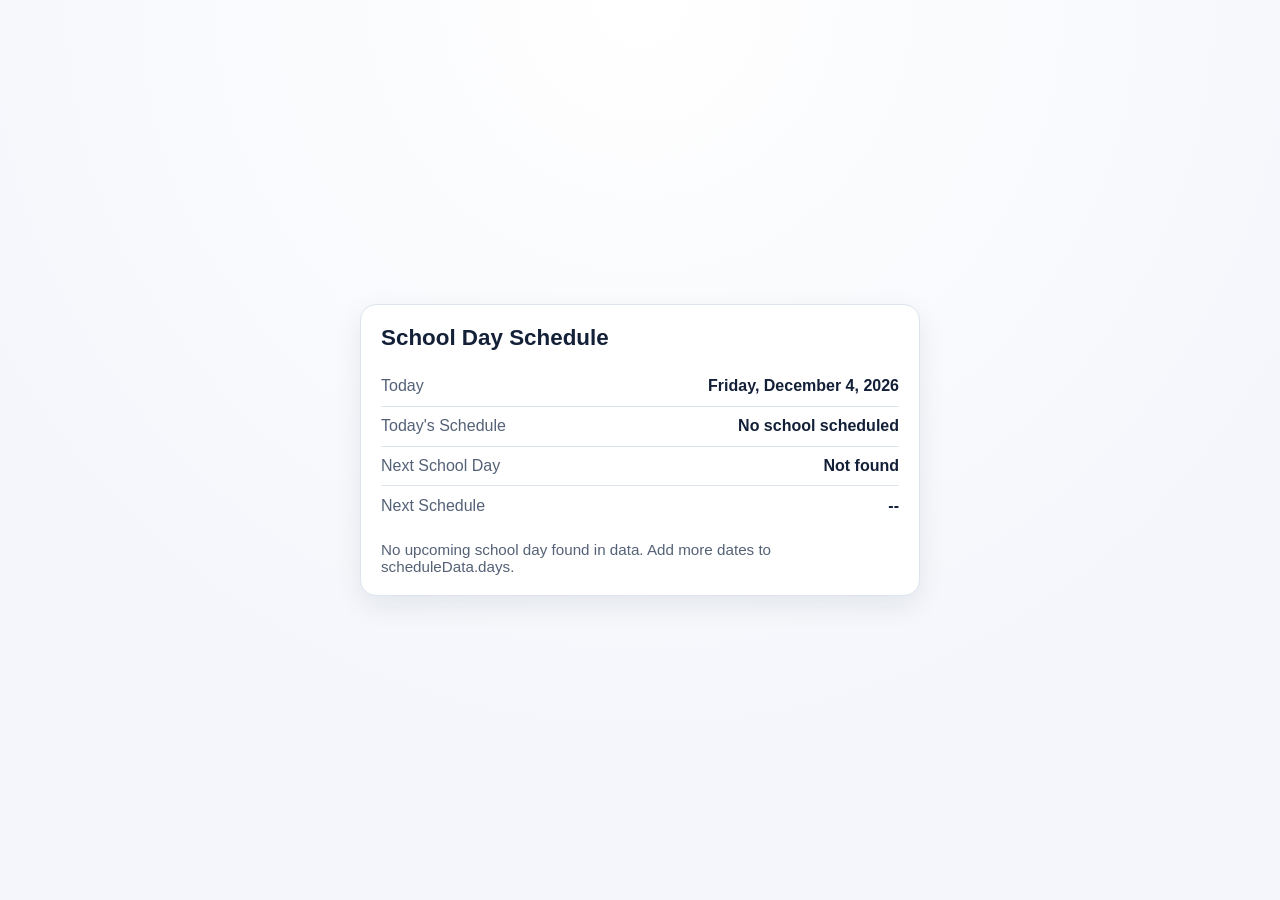
==== src/index.html @ 4ae36a3f "Move everything into src folder" ====
<!doctype html>
<html lang="en">
  <head>
    <meta charset="UTF-8" />
    <meta name="viewport" content="width=device-width, initial-scale=1.0" />
    <title>Odd / Even Day</title>
    <link rel="stylesheet" href="styles.css" />
  </head>
  <body>
    <main class="card">
      <h1>School Day Schedule</h1>

      <section class="row">
        <p class="label">Today</p>
        <p id="today-date" class="value">--</p>
      </section>

      <section class="row">
        <p class="label">Today's Schedule</p>
        <p id="today-parity" class="value">--</p>
      </section>

      <section class="row">
        <p class="label">Next School Day</p>
        <p id="next-school-day" class="value">--</p>
      </section>

      <section class="row">
        <p class="label">Next Schedule</p>
        <p id="next-parity" class="value">--</p>
      </section>

      <p id="status" class="status"></p>
    </main>

    <script src="schedule-data.js"></script>
    <script src="app.js" type="module"></script>
  </body>
</html>
---- src/styles.css ----
:root {
  --bg: #f4f6fb;
  --card: #ffffff;
  --text: #132038;
  --muted: #546176;
  --border: #dde4f0;
  --odd: #0f766e;
  --even: #b45309;
  --other: #1d4ed8;
}

* {
  box-sizing: border-box;
}

body {
  margin: 0;
  min-height: 100vh;
  font-family: "Source Sans 3", "Segoe UI", sans-serif;
  color: var(--text);
  background: radial-gradient(circle at top, #ffffff 0%, var(--bg) 70%);
  display: grid;
  place-items: center;
  padding: 1rem;
}

.card {
  width: min(560px, 100%);
  border: 1px solid var(--border);
  border-radius: 16px;
  background: var(--card);
  padding: 1.25rem;
  box-shadow: 0 10px 28px rgba(15, 23, 42, 0.08);
}

h1 {
  margin: 0 0 1rem;
  font-size: 1.4rem;
}

.row {
  display: grid;
  grid-template-columns: 1fr auto;
  gap: 0.75rem;
  align-items: center;
  padding: 0.65rem 0;
  border-top: 1px solid var(--border);
}

.row:first-of-type {
  border-top: 0;
}

.label {
  margin: 0;
  color: var(--muted);
}

.value {
  margin: 0;
  font-weight: 700;
  text-align: right;
}

.value.odd {
  color: var(--odd);
}

.value.even {
  color: var(--even);
}

.value.other {
  color: var(--other);
}

.status {
  margin: 1rem 0 0;
  color: var(--muted);
  font-size: 0.95rem;
}
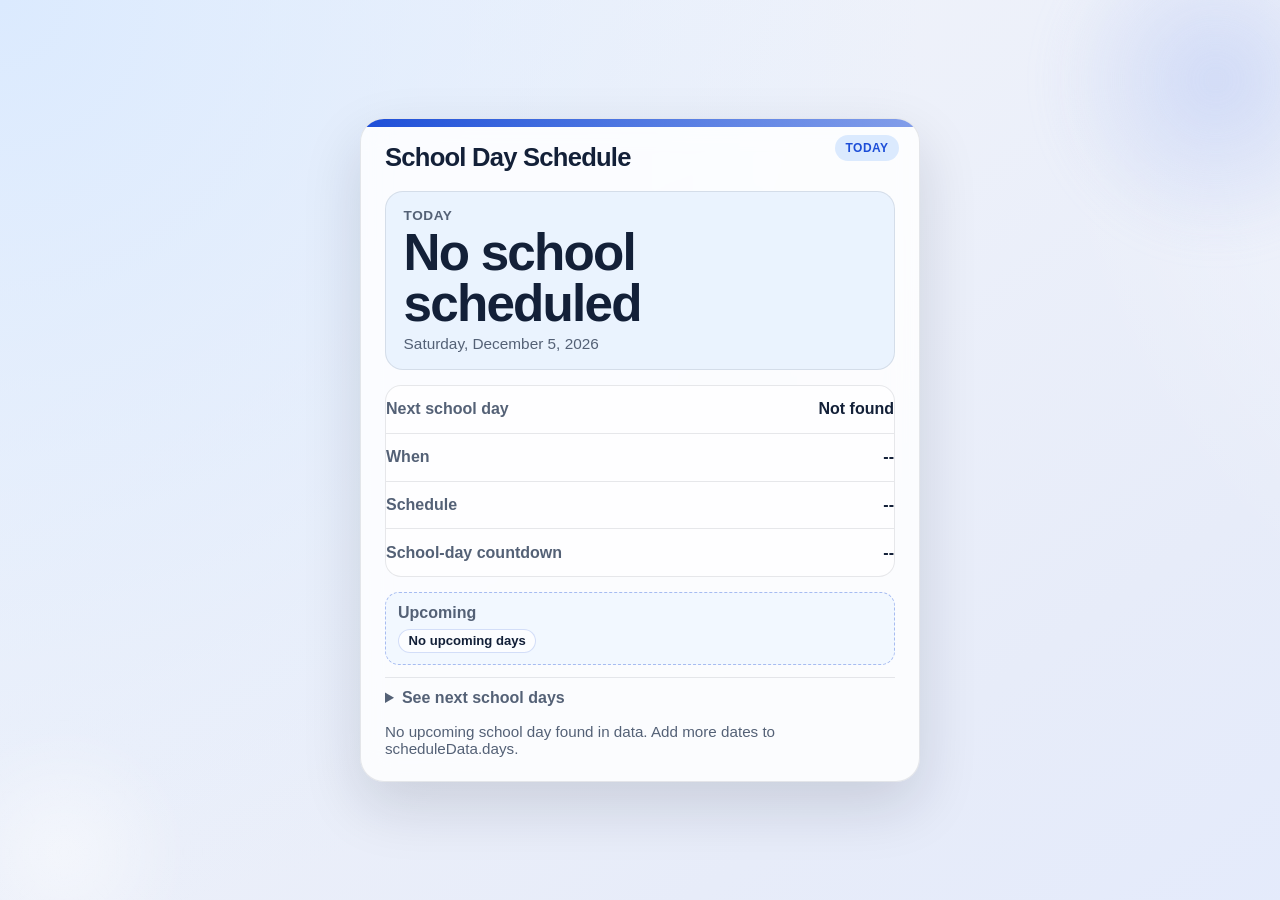
==== commit fc7b6607: "New UX" ====
--- a/src/index.html
+++ b/src/index.html
@@ -10,25 +10,40 @@
     <main class="card">
       <h1>School Day Schedule</h1>
 
-      <section class="row">
-        <p class="label">Today</p>
-        <p id="today-date" class="value">--</p>
+      <section class="hero" aria-live="polite">
+        <p id="today-context" class="hero-context">Today</p>
+        <p id="today-parity" class="hero-parity">--</p>
+        <p id="today-date" class="hero-date">--</p>
       </section>
 
-      <section class="row">
-        <p class="label">Today's Schedule</p>
-        <p id="today-parity" class="value">--</p>
+      <section class="next-card" aria-label="Next school day details">
+        <div class="next-grid row">
+          <p class="label">Next school day</p>
+          <p id="next-school-day" class="value">--</p>
+        </div>
+        <div class="next-grid row">
+          <p class="label">When</p>
+          <p id="next-relative" class="value">--</p>
+        </div>
+        <div class="next-grid row">
+          <p class="label">Schedule</p>
+          <p id="next-parity" class="value">--</p>
+        </div>
+        <div class="next-grid row">
+          <p class="label">School-day countdown</p>
+          <p id="next-school-day-count" class="value">--</p>
+        </div>
       </section>
 
-      <section class="row">
-        <p class="label">Next School Day</p>
-        <p id="next-school-day" class="value">--</p>
+      <section class="upcoming-strip" aria-label="Upcoming schedule glance">
+        <p class="label">Upcoming</p>
+        <div id="upcoming-glance" class="chip-row" role="list"></div>
       </section>
 
-      <section class="row">
-        <p class="label">Next Schedule</p>
-        <p id="next-parity" class="value">--</p>
-      </section>
+      <details class="upcoming" id="upcoming-panel">
+        <summary>See next school days</summary>
+        <ul id="upcoming-list" class="upcoming-list"></ul>
+      </details>
 
       <p id="status" class="status"></p>
     </main>
--- a/src/styles.css
+++ b/src/styles.css
@@ -1,12 +1,21 @@
 :root {
   --bg: #f4f6fb;
-  --card: #ffffff;
+  --bg-2: #e7ecf9;
+  --bg-3: #dfe8ff;
+  --card: rgba(255, 255, 255, 0.82);
   --text: #132038;
   --muted: #546176;
-  --border: #dde4f0;
+  --border: rgba(19, 32, 56, 0.1);
   --odd: #0f766e;
+  --odd-soft: #d6f3ef;
   --even: #b45309;
+  --even-soft: #fce7c6;
   --other: #1d4ed8;
+  --other-soft: #dbeafe;
+  --no-school: #64748b;
+  --no-school-soft: #e2e8f0;
+  --theme: var(--other);
+  --theme-soft: var(--other-soft);
 }
 
 * {
@@ -18,24 +27,161 @@
   min-height: 100vh;
   font-family: "Source Sans 3", "Segoe UI", sans-serif;
   color: var(--text);
-  background: radial-gradient(circle at top, #ffffff 0%, var(--bg) 70%);
+  background:
+    radial-gradient(circle at top left, var(--theme-soft) 0%, transparent 42%),
+    radial-gradient(circle at top right, rgba(255, 255, 255, 0.75) 0%, transparent 35%),
+    linear-gradient(145deg, var(--bg) 0%, var(--bg-2) 55%, var(--bg-3) 100%);
   display: grid;
   place-items: center;
   padding: 1rem;
+  position: relative;
+  overflow: hidden;
+  background-size: 140% 140%;
+  animation: ambientShift 24s ease-in-out infinite alternate;
+}
+
+body::before,
+body::after {
+  content: "";
+  position: fixed;
+  inset: auto;
+  pointer-events: none;
+  border-radius: 999px;
+  filter: blur(18px);
+  opacity: 0.65;
+}
+
+body::before {
+  width: 22rem;
+  height: 22rem;
+  right: -7rem;
+  top: -6rem;
+  background: radial-gradient(circle, color-mix(in srgb, var(--theme) 28%, white) 0%, transparent 68%);
+  animation: driftOne 18s ease-in-out infinite alternate;
+}
+
+body::after {
+  width: 16rem;
+  height: 16rem;
+  left: -4rem;
+  bottom: -5rem;
+  background: radial-gradient(circle, rgba(255, 255, 255, 0.75) 0%, transparent 70%);
+  animation: driftTwo 22s ease-in-out infinite alternate;
 }
 
 .card {
   width: min(560px, 100%);
   border: 1px solid var(--border);
+  border-radius: 24px;
+  background: var(--card);
+  padding: 1.5rem;
+  box-shadow: 0 24px 60px rgba(15, 23, 42, 0.14);
+  backdrop-filter: blur(14px);
+  position: relative;
+  overflow: hidden;
+}
+
+.card::before {
+  content: "";
+  position: absolute;
+  inset: 0 0 auto;
+  height: 0.5rem;
+  background: linear-gradient(90deg, var(--theme), color-mix(in srgb, var(--theme) 55%, white));
+}
+
+h1 {
+  margin: 0 0 1.15rem;
+  font-size: clamp(1.45rem, 2vw, 1.85rem);
+  letter-spacing: -0.03em;
+}
+
+.hero {
+  border: 1px solid var(--border);
+  border-radius: 18px;
+  padding: 1rem 1.1rem;
+  background: color-mix(in srgb, var(--theme-soft) 58%, white);
+  margin-bottom: 0.95rem;
+}
+
+.hero-context {
+  margin: 0;
+  color: var(--muted);
+  font-size: 0.85rem;
+  font-weight: 700;
+  letter-spacing: 0.04em;
+  text-transform: uppercase;
+}
+
+.hero-parity {
+  margin: 0.25rem 0 0;
+  font-size: clamp(2rem, 7.5vw, 3.2rem);
+  font-weight: 800;
+  letter-spacing: -0.035em;
+  line-height: 1;
+  display: inline-flex;
+  align-items: center;
+  gap: 0.5rem;
+}
+
+.hero-date {
+  margin: 0.35rem 0 0;
+  color: var(--muted);
+  font-size: 0.96rem;
+}
+
+.hero-parity.odd::before,
+.hero-parity.even::before,
+.hero-parity.no-school::before,
+.hero-parity.other::before {
+  content: "";
+  width: 0.72em;
+  height: 0.72em;
+  display: inline-block;
+  flex-shrink: 0;
+}
+
+.hero-parity.odd::before {
+  border-radius: 999px;
+  background: var(--odd);
+}
+
+.hero-parity.even::before {
+  border-radius: 0.18em;
+  background: var(--even);
+}
+
+.hero-parity.other::before {
+  border-radius: 0.12em;
+  background: var(--other);
+  transform: rotate(45deg);
+}
+
+.hero-parity.no-school::before {
+  border-radius: 999px;
+  background:
+    linear-gradient(90deg, transparent 26%, var(--no-school) 26%, var(--no-school) 40%, transparent 40%, transparent 60%, var(--no-school) 60%, var(--no-school) 74%, transparent 74%);
+}
+
+.next-card {
+  border: 1px solid var(--border);
   border-radius: 16px;
-  background: var(--card);
-  padding: 1.25rem;
-  box-shadow: 0 10px 28px rgba(15, 23, 42, 0.08);
-}
-
-h1 {
-  margin: 0 0 1rem;
-  font-size: 1.4rem;
+  background: rgba(255, 255, 255, 0.64);
+  margin-bottom: 0.9rem;
+}
+
+.card::after {
+  content: attr(data-note);
+  position: absolute;
+  right: 1.25rem;
+  top: 1rem;
+  padding: 0.35rem 0.65rem;
+  border-radius: 999px;
+  background: var(--theme-soft);
+  color: var(--theme);
+  font-size: 0.75rem;
+  font-weight: 700;
+  letter-spacing: 0.04em;
+  text-transform: uppercase;
 }
 
 .row {
@@ -43,7 +189,7 @@
   grid-template-columns: 1fr auto;
   gap: 0.75rem;
   align-items: center;
-  padding: 0.65rem 0;
+  padding: 0.9rem 0;
   border-top: 1px solid var(--border);
 }
 
@@ -51,9 +197,14 @@
   border-top: 0;
 }
 
+.next-grid {
+  margin: 0;
+}
+
 .label {
   margin: 0;
   color: var(--muted);
+  font-weight: 600;
 }
 
 .value {
@@ -74,8 +225,155 @@
   color: var(--other);
 }
 
+.value.no-school {
+  color: var(--no-school);
+}
+
 .status {
   margin: 1rem 0 0;
   color: var(--muted);
   font-size: 0.95rem;
 }
+
+.upcoming-strip {
+  border: 1px dashed color-mix(in srgb, var(--theme) 35%, transparent);
+  border-radius: 14px;
+  padding: 0.7rem 0.75rem;
+  background: color-mix(in srgb, var(--theme-soft) 35%, white);
+}
+
+.upcoming-strip .label {
+  margin-bottom: 0.45rem;
+}
+
+.chip-row {
+  display: flex;
+  gap: 0.45rem;
+  flex-wrap: wrap;
+}
+
+.chip {
+  border: 1px solid color-mix(in srgb, var(--theme) 18%, transparent);
+  border-radius: 999px;
+  padding: 0.22rem 0.6rem;
+  font-size: 0.82rem;
+  font-weight: 700;
+  color: var(--text);
+  background: rgba(255, 255, 255, 0.72);
+}
+
+.chip.odd {
+  color: var(--odd);
+}
+
+.chip.even {
+  color: var(--even);
+}
+
+.chip.other,
+.chip.no-school {
+  color: var(--other);
+}
+
+.upcoming {
+  margin-top: 0.75rem;
+  border-top: 1px solid var(--border);
+  padding-top: 0.65rem;
+}
+
+.upcoming summary {
+  cursor: pointer;
+  color: var(--muted);
+  font-weight: 700;
+}
+
+.upcoming-list {
+  margin: 0.6rem 0 0;
+  padding-left: 1rem;
+  color: var(--text);
+}
+
+.upcoming-list li {
+  margin: 0.3rem 0;
+}
+
+body[data-day-theme="odd"] {
+  --theme: var(--odd);
+  --theme-soft: var(--odd-soft);
+}
+
+body[data-day-theme="even"] {
+  --theme: var(--even);
+  --theme-soft: var(--even-soft);
+}
+
+body[data-day-theme="other"] {
+  --theme: var(--other);
+  --theme-soft: var(--other-soft);
+}
+
+body[data-day-theme="no-school"] {
+  --theme: var(--no-school);
+  --theme-soft: var(--no-school-soft);
+}
+
+body[data-theme-source="next"] .card::after {
+  content: "Next school day";
+}
+
+@keyframes ambientShift {
+  0% {
+    background-position: 0% 0%;
+  }
+
+  100% {
+    background-position: 100% 100%;
+  }
+}
+
+@keyframes driftOne {
+  0% {
+    transform: translate3d(0, 0, 0) scale(1);
+    opacity: 0.5;
+  }
+
+  100% {
+    transform: translate3d(-0.75rem, 0.5rem, 0) scale(1.08);
+    opacity: 0.75;
+  }
+}
+
+@keyframes driftTwo {
+  0% {
+    transform: translate3d(0, 0, 0) scale(1);
+    opacity: 0.45;
+  }
+
+  100% {
+    transform: translate3d(0.9rem, -0.6rem, 0) scale(1.05);
+    opacity: 0.7;
+  }
+}
+
+@media (prefers-reduced-motion: reduce) {
+  body,
+  body::before,
+  body::after {
+    animation: none;
+  }
+}
+
+@media (max-width: 520px) {
+  .row {
+    grid-template-columns: 1fr;
+    gap: 0.3rem;
+  }
+
+  .value {
+    text-align: left;
+  }
+
+  .card::after {
+    right: 1rem;
+  }
+}
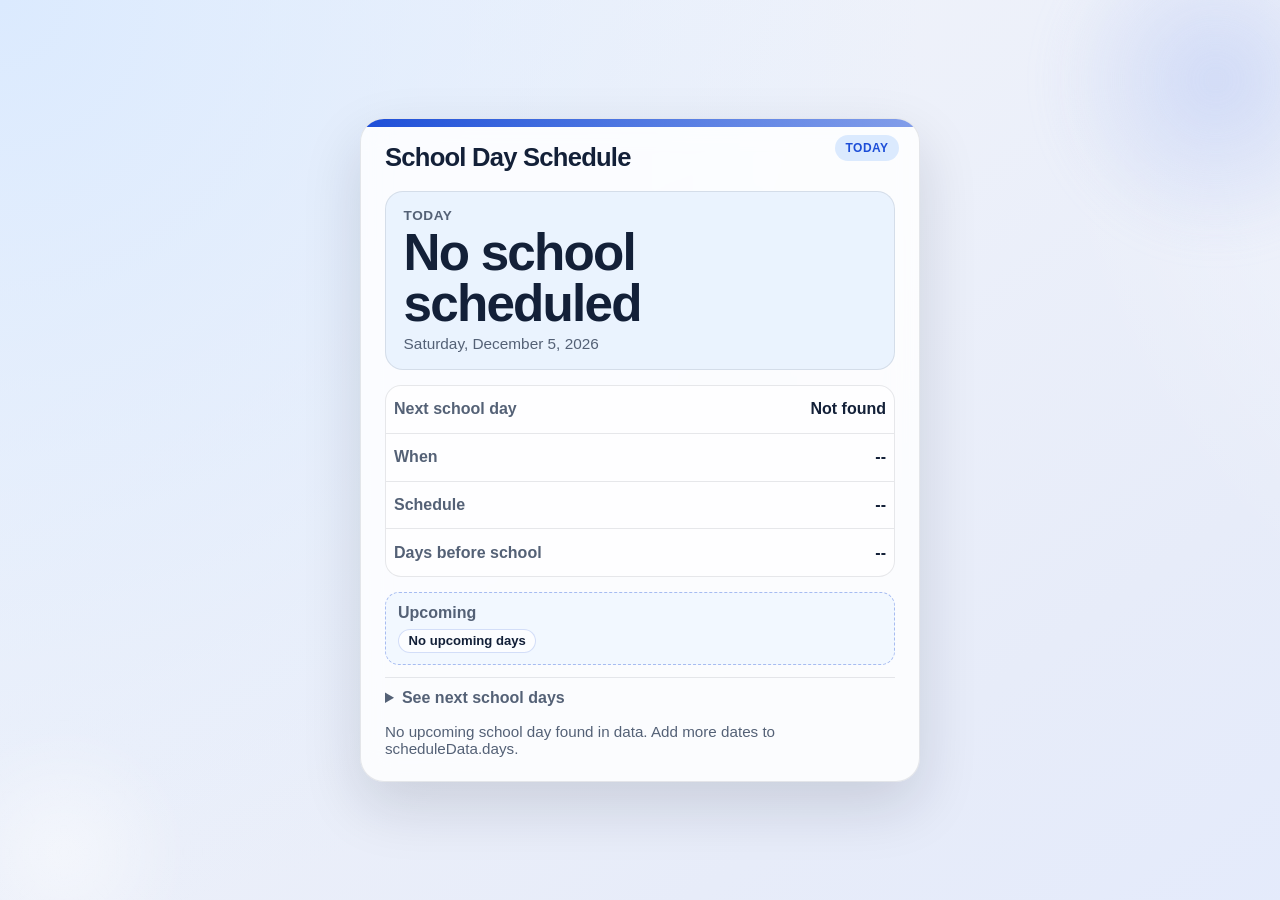
==== commit 0431dbdd: "Adjust days-off calc" ====
--- a/src/index.html
+++ b/src/index.html
@@ -30,7 +30,7 @@
           <p id="next-parity" class="value">--</p>
         </div>
         <div class="next-grid row">
-          <p class="label">School-day countdown</p>
+          <p class="label">Days before school</p>
           <p id="next-school-day-count" class="value">--</p>
         </div>
       </section>
--- a/src/styles.css
+++ b/src/styles.css
@@ -189,7 +189,7 @@
   grid-template-columns: 1fr auto;
   gap: 0.75rem;
   align-items: center;
-  padding: 0.9rem 0;
+  padding: 0.9rem 0.5rem;
   border-top: 1px solid var(--border);
 }
 
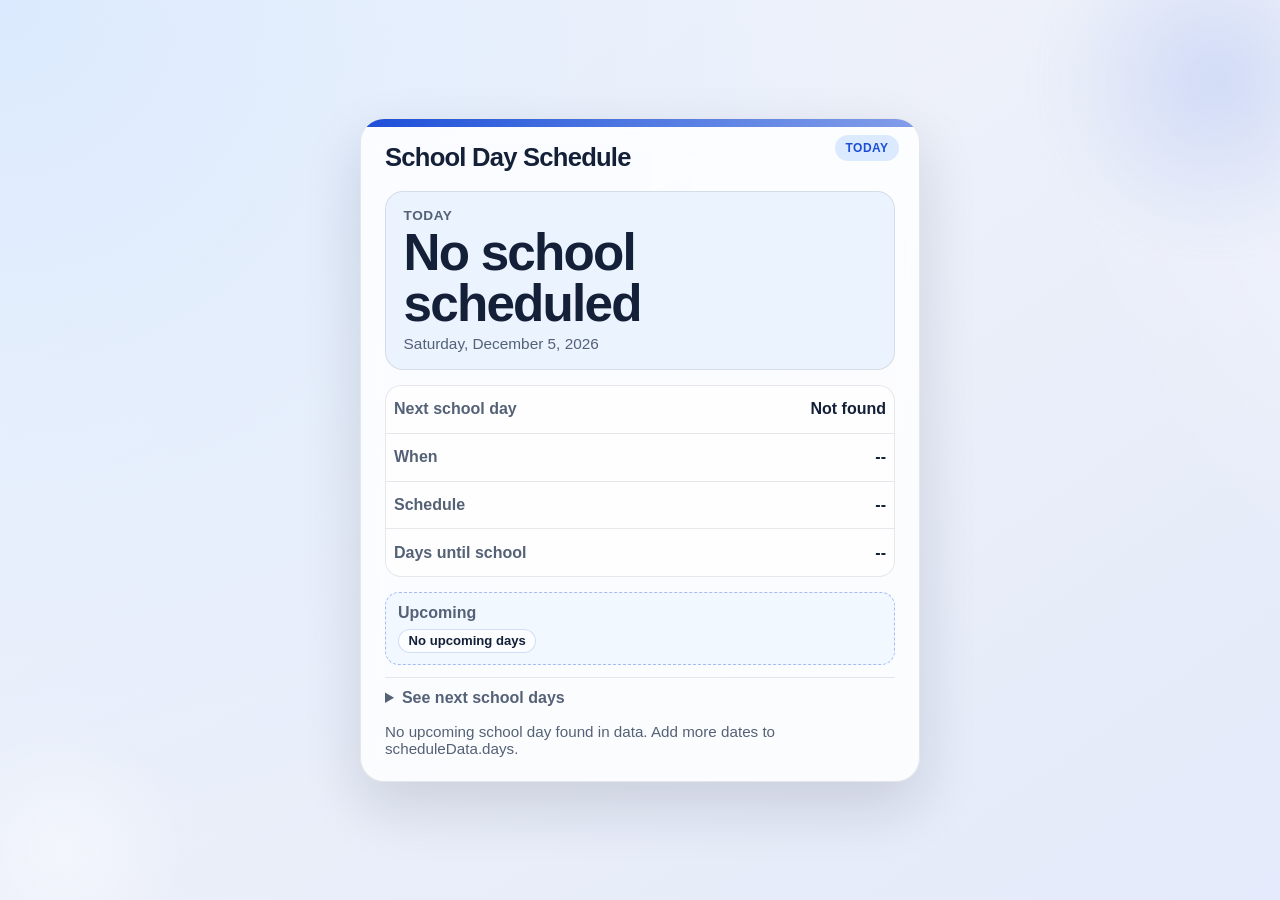
==== commit bbb141eb: "Update index.html" ====
--- a/src/index.html
+++ b/src/index.html
@@ -30,7 +30,7 @@
           <p id="next-parity" class="value">--</p>
         </div>
         <div class="next-grid row">
-          <p class="label">Days before school</p>
+          <p class="label">Days until school</p>
           <p id="next-school-day-count" class="value">--</p>
         </div>
       </section>
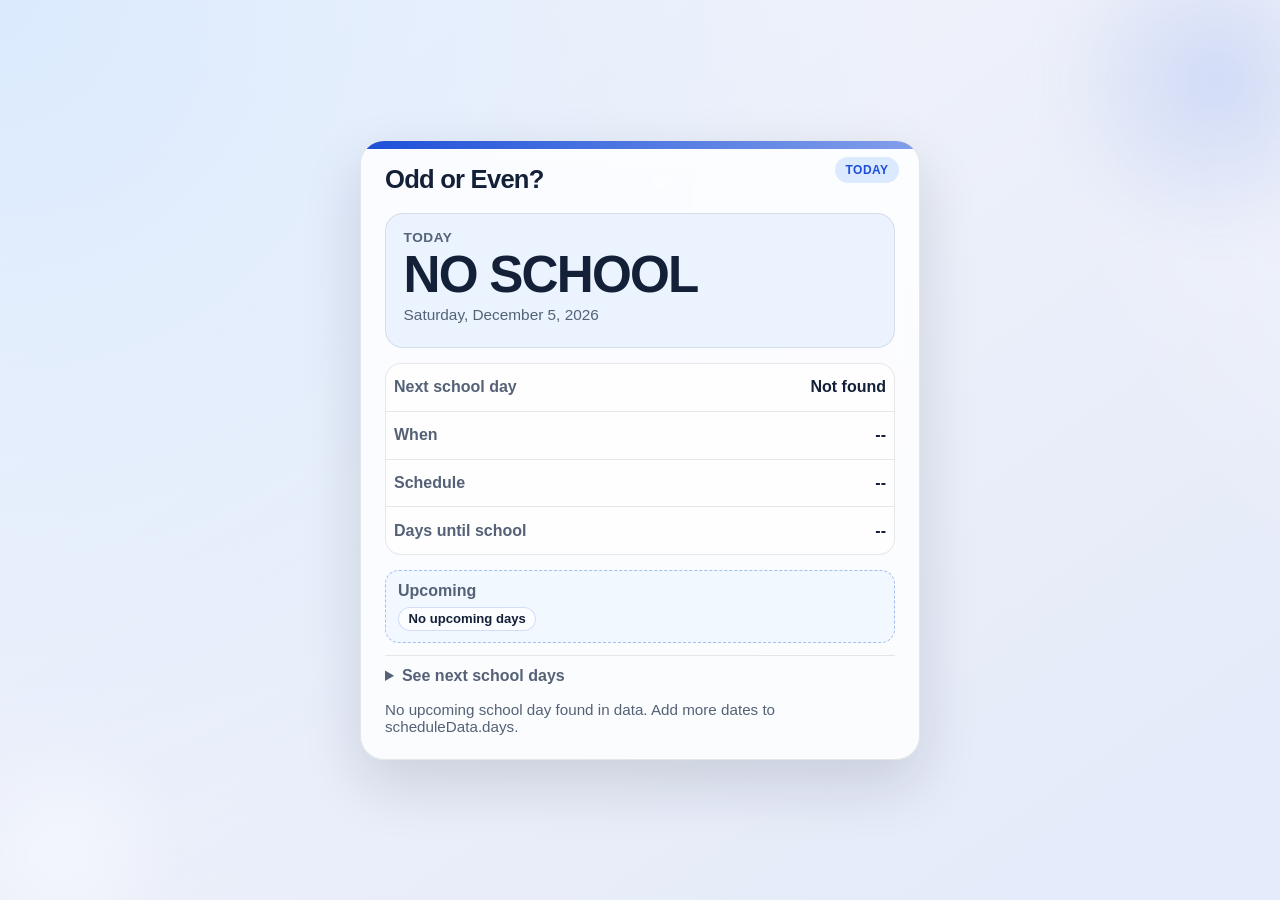
==== commit 41502cc3: "Always show what today is" ====
--- a/src/index.html
+++ b/src/index.html
@@ -8,12 +8,13 @@
   </head>
   <body>
     <main class="card">
-      <h1>School Day Schedule</h1>
+      <h1>Odd or Even?</h1>
 
       <section class="hero" aria-live="polite">
         <p id="today-context" class="hero-context">Today</p>
         <p id="today-parity" class="hero-parity">--</p>
         <p id="today-date" class="hero-date">--</p>
+        <p id="today-note" class="hero-note"></p>
       </section>
 
       <section class="next-card" aria-label="Next school day details">
--- a/src/styles.css
+++ b/src/styles.css
@@ -129,6 +129,13 @@
   font-size: 0.96rem;
 }
 
+.hero-note {
+  margin: 0.45rem 0 0;
+  font-size: 0.95rem;
+  font-weight: 700;
+  color: color-mix(in srgb, var(--theme) 82%, #0f172a);
+}
+
 .hero-parity.odd::before,
 .hero-parity.even::before,
 .hero-parity.no-school::before,
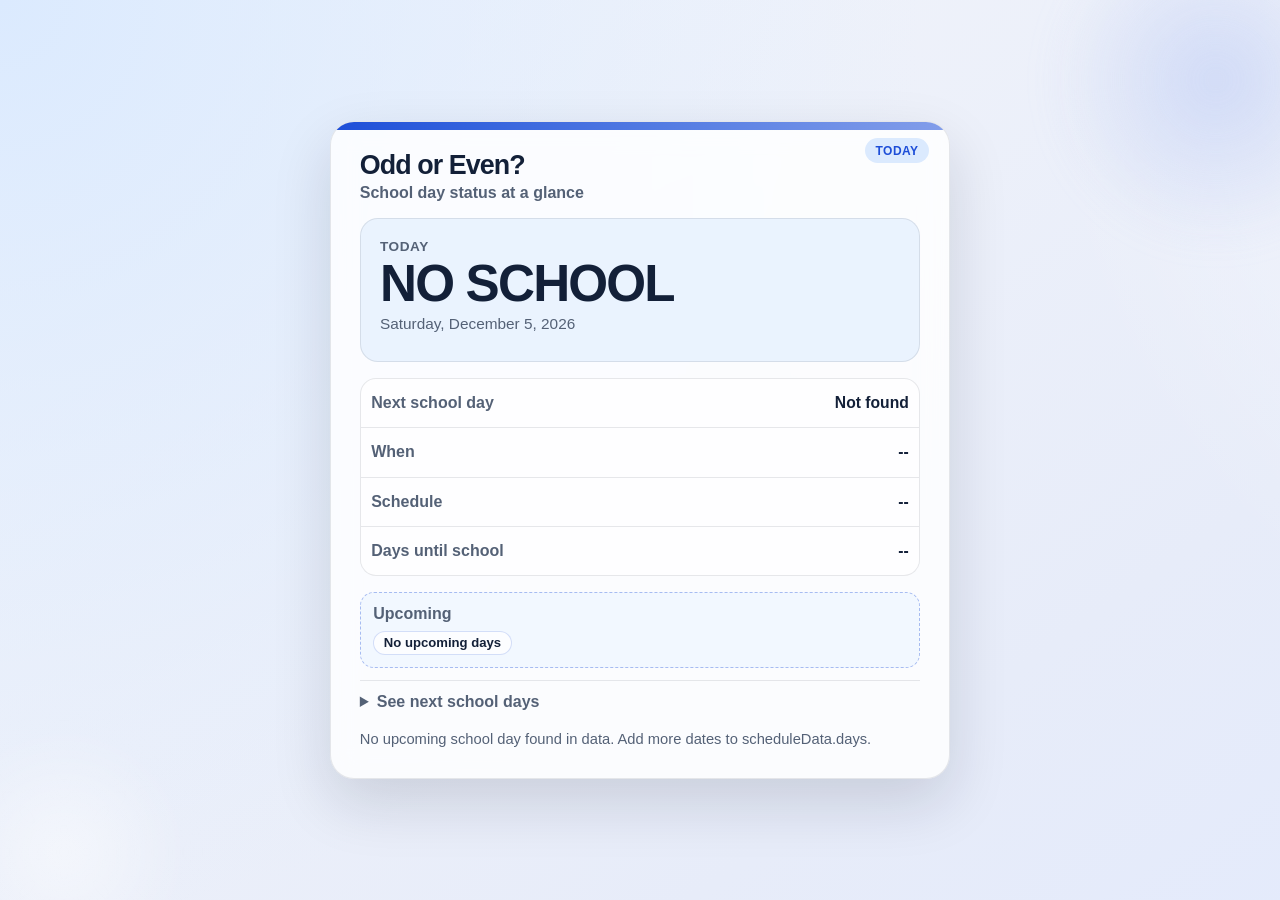
==== commit c018a84e: "Style updates" ====
--- a/src/index.html
+++ b/src/index.html
@@ -9,6 +9,7 @@
   <body>
     <main class="card">
       <h1>Odd or Even?</h1>
+      <p class="subtitle">School day status at a glance</p>
 
       <section class="hero" aria-live="polite">
         <p id="today-context" class="hero-context">Today</p>
--- a/src/styles.css
+++ b/src/styles.css
@@ -16,6 +16,8 @@
   --no-school-soft: #e2e8f0;
   --theme: var(--other);
   --theme-soft: var(--other-soft);
+  --radius-lg: 24px;
+  --radius-md: 16px;
 }
 
 * {
@@ -25,7 +27,7 @@
 body {
   margin: 0;
   min-height: 100vh;
-  font-family: "Source Sans 3", "Segoe UI", sans-serif;
+  font-family: "Avenir Next", "Nunito Sans", "Source Sans 3", "Segoe UI", sans-serif;
   color: var(--text);
   background:
     radial-gradient(circle at top left, var(--theme-soft) 0%, transparent 42%),
@@ -33,7 +35,7 @@
     linear-gradient(145deg, var(--bg) 0%, var(--bg-2) 55%, var(--bg-3) 100%);
   display: grid;
   place-items: center;
-  padding: 1rem;
+  padding: clamp(0.85rem, 3vw, 1.4rem);
   position: relative;
   overflow: hidden;
   background-size: 140% 140%;
@@ -70,11 +72,11 @@
 }
 
 .card {
-  width: min(560px, 100%);
+  width: min(620px, 100%);
   border: 1px solid var(--border);
-  border-radius: 24px;
+  border-radius: var(--radius-lg);
   background: var(--card);
-  padding: 1.5rem;
+  padding: clamp(1rem, 2.8vw, 1.8rem);
   box-shadow: 0 24px 60px rgba(15, 23, 42, 0.14);
   backdrop-filter: blur(14px);
   position: relative;
@@ -90,17 +92,25 @@
 }
 
 h1 {
-  margin: 0 0 1.15rem;
-  font-size: clamp(1.45rem, 2vw, 1.85rem);
-  letter-spacing: -0.03em;
+  margin: 0;
+  font-size: clamp(1.5rem, 2.1vw, 2rem);
+  letter-spacing: -0.035em;
+  line-height: 1.08;
+}
+
+.subtitle {
+  margin: 0.28rem 0 1rem;
+  color: var(--muted);
+  font-size: clamp(0.9rem, 1.6vw, 1rem);
+  font-weight: 600;
 }
 
 .hero {
   border: 1px solid var(--border);
-  border-radius: 18px;
-  padding: 1rem 1.1rem;
+  border-radius: calc(var(--radius-md) + 2px);
+  padding: clamp(0.9rem, 2.3vw, 1.2rem);
   background: color-mix(in srgb, var(--theme-soft) 58%, white);
-  margin-bottom: 0.95rem;
+  margin-bottom: 1rem;
 }
 
 .hero-context {
@@ -113,7 +123,7 @@
 }
 
 .hero-parity {
-  margin: 0.25rem 0 0;
+  margin: 0.28rem 0 0;
   font-size: clamp(2rem, 7.5vw, 3.2rem);
   font-weight: 800;
   letter-spacing: -0.035em;
@@ -130,7 +140,7 @@
 }
 
 .hero-note {
-  margin: 0.45rem 0 0;
+  margin: 0.55rem 0 0;
   font-size: 0.95rem;
   font-weight: 700;
   color: color-mix(in srgb, var(--theme) 82%, #0f172a);
@@ -171,9 +181,9 @@
 
 .next-card {
   border: 1px solid var(--border);
-  border-radius: 16px;
+  border-radius: var(--radius-md);
   background: rgba(255, 255, 255, 0.64);
-  margin-bottom: 0.9rem;
+  margin-bottom: 1rem;
 }
 
 .card::after {
@@ -196,7 +206,7 @@
   grid-template-columns: 1fr auto;
   gap: 0.75rem;
   align-items: center;
-  padding: 0.9rem 0.5rem;
+  padding: 0.95rem 0.65rem;
   border-top: 1px solid var(--border);
 }
 
@@ -218,6 +228,7 @@
   margin: 0;
   font-weight: 700;
   text-align: right;
+  font-size: 0.98rem;
 }
 
 .value.odd {
@@ -237,15 +248,16 @@
 }
 
 .status {
-  margin: 1rem 0 0;
-  color: var(--muted);
-  font-size: 0.95rem;
+  margin: 1.05rem 0 0;
+  color: var(--muted);
+  font-size: 0.92rem;
+  min-height: 1.25em;
 }
 
 .upcoming-strip {
   border: 1px dashed color-mix(in srgb, var(--theme) 35%, transparent);
   border-radius: 14px;
-  padding: 0.7rem 0.75rem;
+  padding: 0.75rem 0.78rem;
   background: color-mix(in srgb, var(--theme-soft) 35%, white);
 }
 
@@ -292,6 +304,7 @@
   cursor: pointer;
   color: var(--muted);
   font-weight: 700;
+  padding: 0.15rem 0;
 }
 
 .upcoming-list {
@@ -371,16 +384,61 @@
 }
 
 @media (max-width: 520px) {
+  body {
+    padding: 0.7rem;
+  }
+
+  .card {
+    border-radius: 18px;
+    padding: 0.9rem;
+    box-shadow: 0 16px 34px rgba(15, 23, 42, 0.14);
+  }
+
+  .subtitle {
+    margin-bottom: 0.85rem;
+  }
+
+  .hero {
+    border-radius: 14px;
+    padding: 0.82rem 0.85rem;
+  }
+
+  .hero-parity {
+    font-size: clamp(1.6rem, 11vw, 2.25rem);
+    gap: 0.38rem;
+  }
+
+  .hero-date,
+  .hero-note {
+    font-size: 0.88rem;
+  }
+
+  .next-card,
+  .upcoming-strip {
+    border-radius: 13px;
+  }
+
   .row {
     grid-template-columns: 1fr;
-    gap: 0.3rem;
+    gap: 0.26rem;
+    padding: 0.78rem 0.55rem;
+  }
+
+  .row .label {
+    font-size: 0.84rem;
+    text-transform: uppercase;
+    letter-spacing: 0.03em;
   }
 
   .value {
     text-align: left;
+    font-size: 0.95rem;
+    overflow-wrap: anywhere;
   }
 
   .card::after {
-    right: 1rem;
-  }
-}
+    position: static;
+    display: inline-block;
+    margin: 0.2rem 0 0.72rem;
+  }
+}
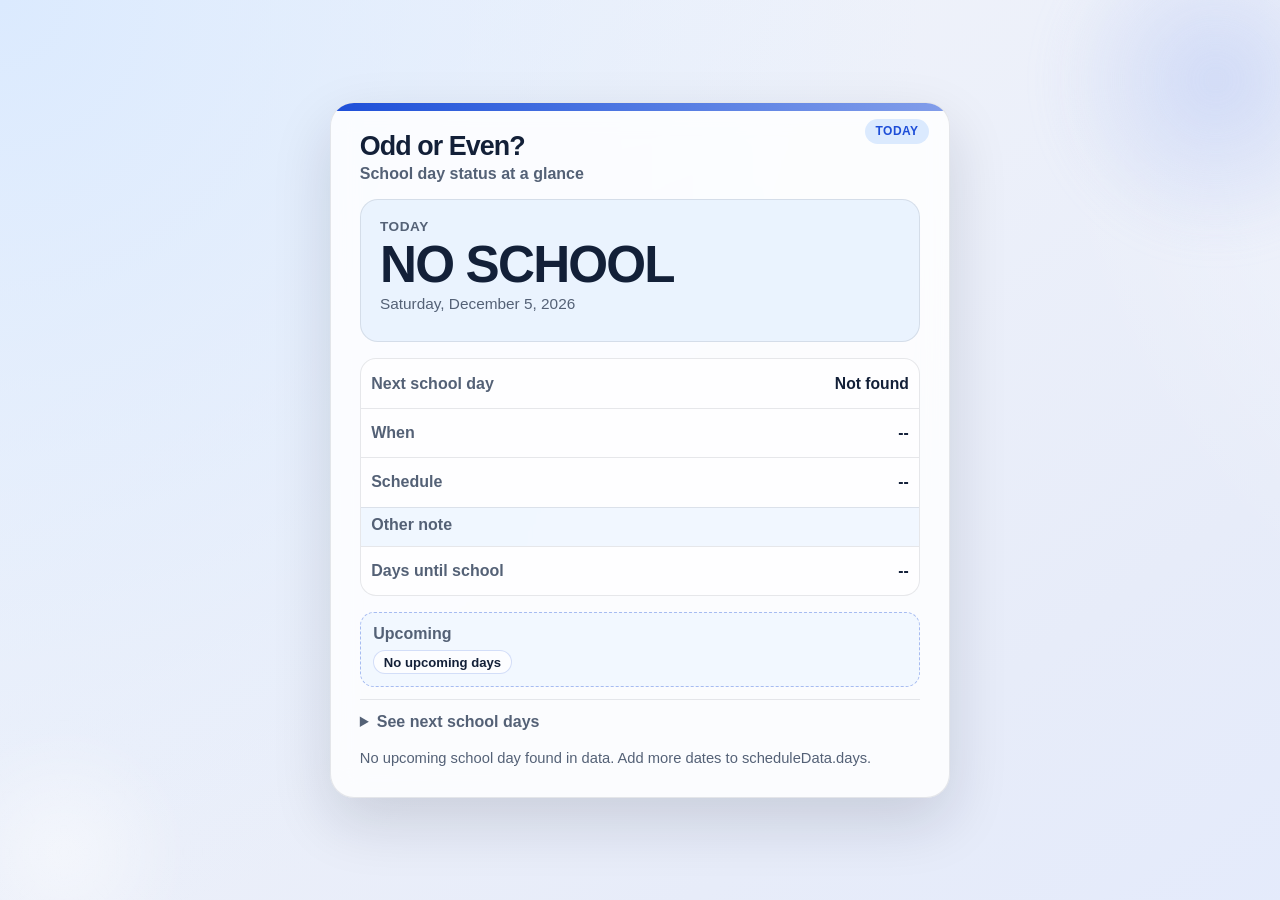
==== commit 4bf213bc: "Add support for displaying additional notes for upcoming school days" ====
--- a/src/index.html
+++ b/src/index.html
@@ -31,6 +31,10 @@
           <p class="label">Schedule</p>
           <p id="next-parity" class="value">--</p>
         </div>
+        <div id="next-other-note-row" class="next-grid row note-row" hidden>
+          <p class="label">Other note</p>
+          <p id="next-other-note" class="value note-value"></p>
+        </div>
         <div class="next-grid row">
           <p class="label">Days until school</p>
           <p id="next-school-day-count" class="value">--</p>
--- a/src/styles.css
+++ b/src/styles.css
@@ -37,7 +37,8 @@
   place-items: center;
   padding: clamp(0.85rem, 3vw, 1.4rem);
   position: relative;
-  overflow: hidden;
+  overflow-x: hidden;
+  overflow-y: auto;
   background-size: 140% 140%;
   animation: ambientShift 24s ease-in-out infinite alternate;
 }
@@ -218,6 +219,18 @@
   margin: 0;
 }
 
+.note-row {
+  padding-top: 0.55rem;
+  padding-bottom: 0.7rem;
+  background: color-mix(in srgb, var(--theme-soft) 38%, transparent);
+}
+
+.note-value {
+  font-size: 0.9rem;
+  line-height: 1.3;
+  color: color-mix(in srgb, var(--theme) 85%, #1e293b);
+}
+
 .label {
   margin: 0;
   color: var(--muted);
